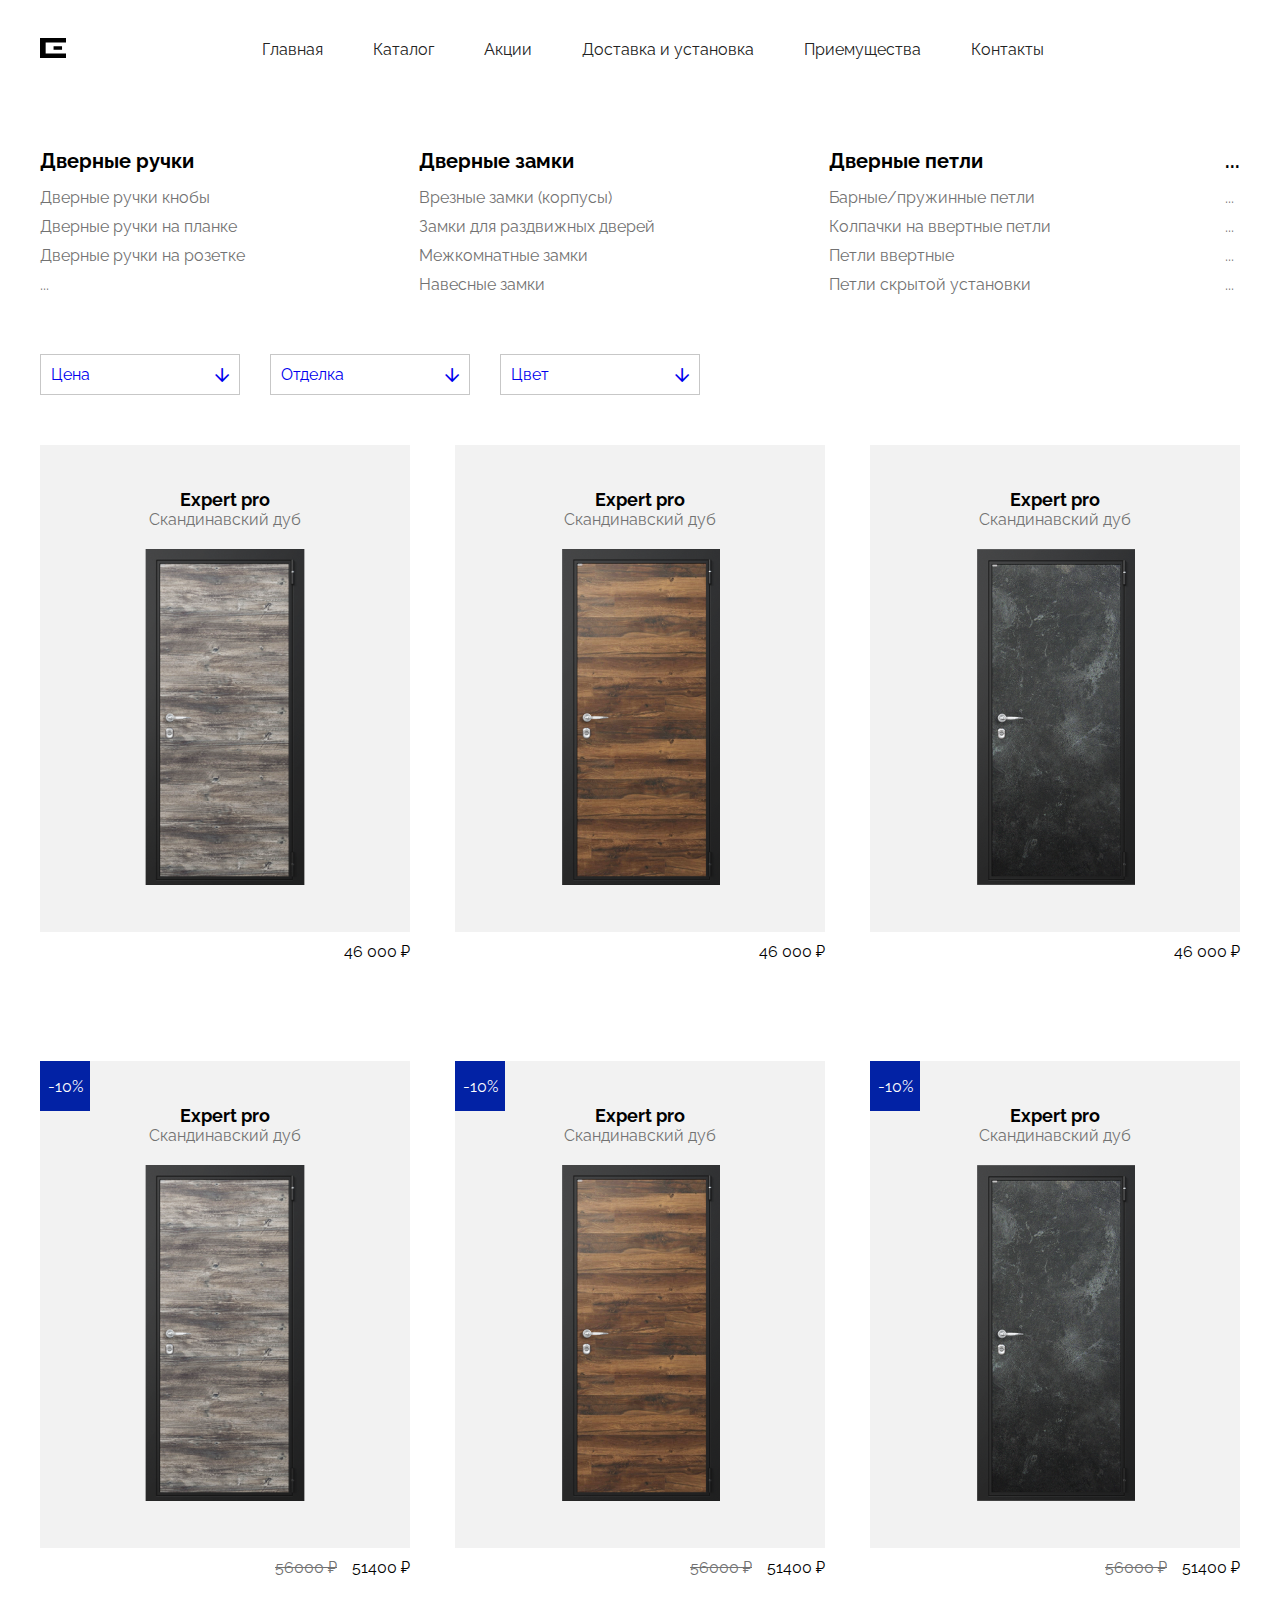
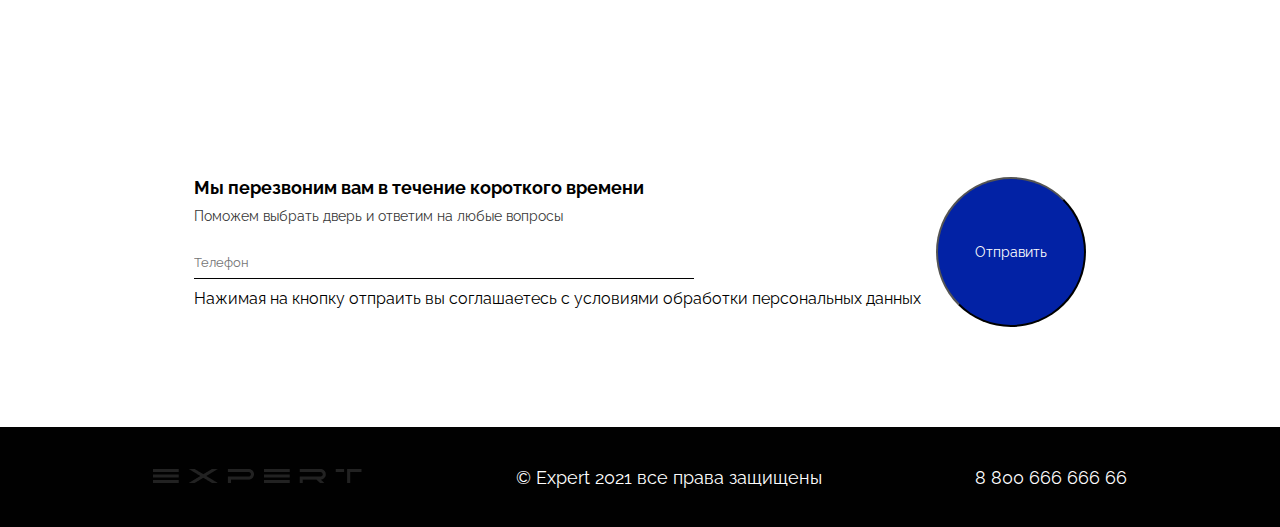
==== pages/catalog.html @ bbf94a46 "doors" ====
<!DOCTYPE html>
<html lang="en">

<head>
    <meta charset="UTF-8">
    <meta http-equiv="X-UA-Compatible" content="IE=edge">
    <meta name="viewport" content="width=device-width, initial-scale=1.0">
    <link rel="shortcut icon" href="../img/Union.svg" type="image/x-icon">
    <title>Expert</title>
    <link rel="stylesheet" href="../css/all.min.css">
    <link rel="stylesheet" href="../css/main.css">
    <link rel="stylesheet" href="../css/media.css">
    <script src="../js/jQuery.js"></script>
</head>

<body>
    <header class="page__header">
        <div class="container">
            <div class="header__nav delivery__nav">
                <div class="header__SmallLogo">
                    <img src="../img/Union.svg" alt="">
                </div>
                <ul class="header__list">
                    <li class="header__item">
                        <a href="../index.html" class="header__link delivery__link">Главная</a>
                    </li>
                    <li class="header__item">
                        <a href="#!" class="header__link delivery__link">Каталог</a>
                    </li>
                    <li class="header__item">
                        <a href="#discount" class="header__link delivery__link">Акции</a>
                    </li>
                    <li class="header__item">
                        <a href="delivery.html" class="header__link delivery__link">Доставка и установка</a>
                    </li>
                    <li class="header__item">
                        <a href="../index.html#features" class="header__link delivery__link">Приемущества</a>
                    </li>
                    <li class="header__item">
                        <a href="../index.html#contact" class="header__link delivery__link">Контакты</a>
                    </li>
                </ul>
                <div class="header__menu"></div>
            </div>
        </div>
    </header>
    <main>
        <section class="catalogs">
            <div class="container">
                <div class="fisrtCatalog catalog">
                    <h5 class="firstCatalog__title catalog__title">Дверные ручки</h5>
                    <ul class="firstCatalog__list catalog__list">
                        <li class="firstCatalog__item catalog__item">
                            <a href="#!" class="firstCatalog__link catalog__link">Дверные ручки кнобы</a>
                        </li>
                        <li class="firstCatalog__item catalog__item">
                            <a href="#!" class="firstCatalog__link catalog__link">Дверные ручки на планке</a>
                        </li>
                        <li class="firstCatalog__item catalog__item">
                            <a href="#!" class="firstCatalog__link catalog__link">Дверные ручки на розетке</a>
                        </li>
                        <li class="firstCatalog__item catalog__item">
                            <a href="#!" class="firstCatalog__link catalog__link">...</a>
                        </li>
                    </ul>
                </div>
                <div class="secondCatalog catalog">
                    <h5 class="secondCatalog__title catalog__title">Дверные замки</h5>
                    <ul class="secondCatalog__list catalog__list">
                        <li class="secondCatalog__item catalog__item">
                            <a href="#!" class="secondCatalog__link catalog__link">Врезные замки (корпусы)</a>
                        </li>
                        <li class="secondCatalog__item catalog__item">
                            <a href="#!" class="secondCatalog__link catalog__link">Замки для раздвижных дверей</a>
                        </li>
                        <li class="secondCatalog__item catalog__item">
                            <a href="#!" class="secondCatalog__link catalog__link">Межкомнатные замки</a>
                        </li>
                        <li class="secondCatalog__item catalog__item">
                            <a href="#!" class="secondCatalog__link catalog__link">Навесные замки</a>
                        </li>
                    </ul>
                </div>
                <div class="thirdCatalog catalog">
                    <h5 class="thirdCatalog__title catalog__title">Дверные петли</h5>
                    <ul class="thirdCatalog__list catalog__list">
                        <li class="thirdCatalog__item catalog__item">
                            <a href="#!" class="thirdCatalog__link catalog__link">Барные/пружинные петли</a>
                        </li>
                        <li class="thirdCatalog__item catalog__item">
                            <a href="#!" class="thirdCatalog__link catalog__link">Колпачки на ввертные петли</a>
                        </li>
                        <li class="thirdCatalog__item catalog__item">
                            <a href="#!" class="thirdCatalog__link catalog__link">Петли ввертные</a>
                        </li>
                        <li class="thirdCatalog__item catalog__item">
                            <a href="#!" class="thirdCatalog__link catalog__link">Петли скрытой установки </a>
                        </li>
                    </ul>
                </div>
                <div class="fourCatalog catalog">
                    <h5 class="fourCatalog__title catalog__title">...</h5>
                    <ul class="fourCatalog__list catalog__list">
                        <li class="fourCatalog__item catalog__item">
                            <a href="#!" class="fourCatalog__link catalog__link">...</a>
                        </li>
                        <li class="fourCatalog__item catalog__item">
                            <a href="#!" class="fourCatalog__link catalog__link">...</a>
                        </li>
                        <li class="fourCatalog__item catalog__item">
                            <a href="#!" class="fourCatalog__link catalog__link">...</a>
                        </li>
                        <li class="fourCatalog__item catalog__item">
                            <a href="#!" class="fourCatalog__link catalog__link">...</a>
                        </li>
                    </ul>
                </div>
            </div>
        </section>
        <section class="desc">
            <div class="container">
                <div class="desc__boxes">
                    <div class="desc__box">
                        <a href="#!" class="desc__span">Цена<i class="far fa-arrow-down"></i></a>
                        <form class="desc__form">
                            <div class="">
                                <input type="radio" id="price" name="price" class="desc__form-input">
                                <label for="price">30 000 ₽ — 50 000 ₽</label>
                            </div>
                            <div class="">
                                <input type="radio" id="price2" name="price" class="desc__form-input">
                                <label for="price2">70 000 ₽ — 90 000 ₽</label>
                            </div>
                            <div class="">
                                <input type="radio" id="price3" name="price" class="desc__form-input">
                                <label for="price3">90 000 ₽ — 110 000 ₽</label>
                            </div>
                            <div class="">
                                <input type="radio" id="price4" name="price" class="desc__form-input">
                                <label for="price4">130 000 ₽ и больше</label>
                            </div>
                        </form>
                    </div>
                    <div class="desc__box">
                        <a href="#!" class="desc__span">Отделка<i class="far fa-arrow-down"></i></a>
                        <form class="desc__form">
                            <div class="">
                                <input type="radio" id="material" name="material" class="desc__form-input">
                                <label for="material">Массив</label>
                            </div>
                            <div class="">
                                <input type="radio" id="material2" name="material" class="desc__form-input">
                                <label for="material2">Накладки из МДФ</label>
                            </div>
                            <div class="">
                                <input type="radio" id="material3" name="material" class="desc__form-input">
                                <label for="material3">Ламинированная ДСП</label>
                            </div>
                            <div class="">
                                <input type="radio" id="material4" name="material" class="desc__form-input">
                                <label for="material4">Со секлом и зеркалом</label>
                            </div>
                        </form>
                    </div>
                    <div class="desc__box">
                        <a href="#!" class="desc__span">Цвет<i class="far fa-arrow-down"></i></a>
                        <form class="desc__form">
                            <div class="">
                                <input type="radio" id="color" name="color" class="desc__form-input">
                                <label for="color">Венге</label>
                            </div>
                            <div class="">
                                <input type="radio" id="color2" name="color" class="desc__form-input">
                                <label for="color2">Белые</label>
                            </div>
                            <div class="">
                                <input type="radio" id="color3" name="color" class="desc__form-input">
                                <label for="color3">Черные</label>
                            </div>
                            <div class="">
                                <input type="radio" id="color4" name="color" class="desc__form-input">
                                <label for="color4">Темные</label>
                            </div>
                        </form>
                    </div>
                </div>
            </div>
        </section>
        <section class="shop">
            <div class="container">
                <div class="shop__cards">
                    <a href="#!" class="shop__card">
                        <div class="shop__card-box">
                            <span class="shop__name">Expert pro</span>
                            <span class="shop__product">Скандинавский дуб</span>
                            <div class="shop__card-img">
                                <img src="../img/whiteDoor.png" alt="">
                            </div>
                        </div>
                        <span class="shop__card-price">46 000 ₽</span>
                    </a>
                    <a href="#!" class="shop__card">
                        <div class="shop__card-box">
                            <span class="shop__name">Expert pro</span>
                            <span class="shop__product">Скандинавский дуб</span>
                            <div class="shop__card-img">
                                <img src="../img/orangeDoor.png" alt="">
                            </div>
                        </div>
                        <span class="shop__card-price">46 000 ₽</span>
                    </a>
                    <a href="#!" class="shop__card">
                        <div class="shop__card-box">
                            <span class="shop__name">Expert pro</span>
                            <span class="shop__product">Скандинавский дуб</span>
                            <div class="shop__card-img">
                                <img src="../img/blackDoor.png" alt="">
                            </div>
                        </div>
                        <span class="shop__card-price">46 000 ₽</span>
                    </a>
                </div>
            </div>
        </section>
        <section class="discount" id="discount">
            <div class="container">
                <div class="shop__cards">
                    <a href="#!" class="shop__card">
                        <div class="shop__card-box">
                            <span class="shop__name">Expert pro</span>
                            <span class="shop__product">Скандинавский дуб</span>
                            <span class="discount__span">-10%</span>
                            <div class="shop__card-img">
                                <img src="../img/whiteDoor.png" alt="">
                            </div>
                        </div>
                        <div class="shop__discount">
                            <span class="shop__card-price discount__price">56000 ₽</span>
                            <span class="shop__card-price">51400 ₽</span>
                        </div>
                    </a>
                    <a href="#!" class="shop__card">
                        <div class="shop__card-box">
                            <span class="shop__name">Expert pro</span>
                            <span class="shop__product">Скандинавский дуб</span>
                            <span class="discount__span">-10%</span>
                            <div class="shop__card-img">
                                <img src="../img/orangeDoor.png" alt="">
                            </div>
                        </div>
                        <div class="shop__discount">
                            <span class="shop__card-price discount__price">56000 ₽</span>
                            <span class="shop__card-price">51400 ₽</span>
                        </div>
                    </a>
                    <a href="#!" class="shop__card">
                        <div class="shop__card-box">
                            <span class="shop__name">Expert pro</span>
                            <span class="shop__product">Скандинавский дуб</span>
                            <span class="discount__span">-10%</span>
                            <div class="shop__card-img">
                                <img src="../img/blackDoor.png" alt="">
                            </div>
                        </div>
                        <div class="shop__discount">
                            <span class="shop__card-price discount__price">56000 ₽</span>
                            <span class="shop__card-price">51400 ₽</span>
                        </div>
                    </a>
                </div>
            </div>
        </section>
        <section class="contact" id="contact">
            <div class="container">
                <div class="contact__info">
                    <h2 class="contact__title">Мы перезвоним вам в течение короткого времени</h2>
                    <span class="firstInfo__span">Поможем выбрать дверь и ответим на любые вопросы</span>
                    <input type="text" class="contact__input" placeholder="Телефон">
                    <span class="">Нажимая на кнопку отпраить вы соглашаетесь с условиями обработки персональных данных</span>
                </div>
                <button class="contact__button">Отправить</button>
            </div>          
        </section>
    </main>


    <footer>
        <div class="footer__logo">
            <img src="../img/smallLogo.png" alt="">
        </div>
        <span class="footer__span">&copy; Expert 2021 все права защищены</span>
        <a class="footer__span" href="tel:+8 800 666 666 66">8 800 666 666 66</a>
    </footer>

    <script src="../js/main.js"></script>
</body>

</html>
---- css/main.css ----
@import 'font.css';

* {
    margin: 0;
    padding: 0;
    box-sizing: border-box;
    font-family: "Raleway";
    scroll-behavior: smooth;
}

/* 
body {
    background-size: cover;
} */

ul {
    list-style: none;
}

a {
    text-decoration: none;
}

.container {
    max-width: 1200px;
    width: 100%;
    margin: 0 auto;
}

.title {
    color: #010101;
    font-size: 24px;
    letter-spacing: 2%;
    line-height: 28, 8px;
}

.txt {
    color: #222;
    letter-spacing: 2%;
    line-height: 20, 8px;
}

/* header start */

.main__header {
    position: relative;
    width: 100%;
    min-height: 100vh;
    background: url(../img/headerBack.png) no-repeat center center / cover;
}

.header__nav {
    display: flex;
    align-items: center;
    justify-content: center;
}

.header__list {
    display: flex;
    justify-content: center;
    align-items: center;
    column-gap: 50px;
    padding: 40px 0;
}

.header__link {
    color: #C7C7C7;
    letter-spacing: 2%;
    transition: .5s;
}

.header__link:hover {
    color: #fff;
}

.header__logo {
    position: absolute;
    top: 50%;
    left: 50%;
    transform: translate(-50%, -50%);
}

/* header end */

/* feature start */

.feature {
    padding-top: 100px;
    margin-bottom: 100px;
}

.firstFeature {
    display: flex;
    justify-content: space-between;
}

.firstFeature__title {
    max-width: 404px;
    width: 100%;
    margin-bottom: 10px;
}

.firstFeature__txt {
    max-width: 460px;
    width: 100%;
}

.firstFeature__img {
    max-width: 700px;
    max-height: 500px;
    overflow: hidden;
}

.feature__img {
    width: 100%;
    height: 100%;
    object-fit: cover;
}

.secondFeature__title {
    max-width: 411px;
    width: 100%;
    margin-bottom: 10px;
}

.secondFeature__txt {
    max-width: 485px;
    width: 100%;
    margin-bottom: 30px;
}

.secondFeature__img {
    max-width: 500px;
    max-height: 700px;
    overflow: hidden;
}

.thirdFeature {
    display: flex;
    flex-direction: column;
    align-items: end;
}

.thirdFeature__title {
    max-width: 449px;
    width: 100%;
    margin-bottom: 10px;
}

.thirdFeature__txt {
    max-width: 547px;
    width: 100%;
    margin-bottom: 30px;
}

.thirdFeature__img {
    max-width: 700px;
    max-height: 500px;
    overflow: hidden;
}

/* feature end */
/* expert start */

.expert__banner {
    margin-bottom: 100px;
}

/* expert end */

/* safe start */

.safe__info,
.safe__content {
    display: flex;
    justify-content: space-between;
    align-items: center;
    margin-bottom: 100px;
}

.safe__info-title {
    max-width: 500px;
    width: 100%;
}

.safe__info-txt {
    max-width: 495px;
    width: 100%;
    font-size: 14px;
}

.safe__content-info {
    text-align: center;
}

.safe__content-title {
    font-size: 28px;
    color: #010101;
    margin-bottom: 30px;
}

.safe__content-txt {
    max-width: 420px;
    width: 100%;
    text-align: justify;
}

.firstSafe__border,
.secondSafe__border {
    background: #f2f2f2;
}

.firstSafe__border {
    padding: 120px 170px;
}

.secondSafe__border {
    padding: 30px 220px;
}

/* safe end */
/* contact start */

.contact {
    display: flex;
    justify-content: center;
    padding: 100px 0;
}

.contact__title {
    font-size: 18px;
    margin-bottom: 10px;
}

.contact .container {
    display: flex;
    justify-content: center;
}

.contact__info {
    display: flex;
    flex-direction: column;
}

.firstInfo__span {
    margin-bottom: 30px;
    font-size: 14px;
    color: #383838;
}

.contact__input {
    max-width: 500px;
    width: 100%;
    border: none;
    border-bottom: 1px solid #010101;
    padding-bottom: 8px;
    margin-bottom: 10px;
}

.contact__button {
    width: 150px;
    height: 150px;
    font-size: 14px;
    color: #fefefe;
    background: #0222A5;
    display: flex;
    justify-content: center;
    align-items: center;
    border-radius: 50%;
    margin-left: 15px;
}

/* contact end */
/* footer__start */

footer {
    min-height: 100px;
    background: #010101;
    display: flex;
    align-items: center;
    justify-content: space-evenly;
}

.footer__span {
    color: #fefefe;
    font-size: 18px;
}

/* footer__ end */

/* delivery start */

.delivery {
    position: relative;
    padding: 150px 0;
    width: 100%;
    min-height: 500px;
    background: #010101;
}

.delivery__nav {
    justify-content: space-between;
}

.delivery__link {
    color: #222;
}

.delivery__link:hover {
    color: rgb(131, 62, 62);
}

.delivery__info {
    display: flex;
    flex-direction: column;
    justify-content: center
}

.delivery__info-title {
    font-size: 24px;
    max-width: 586px;
    width: 100%;
    color: #fefefe;
    margin-bottom: 20px;
}

.delivery__info-txt {
    font-size: 18px;
    max-width: 350px;
    width: 100%;
    color: #727272;
    margin-bottom: 40px;
}

.delivery__info-btn {
    font-size: 18px;
    color: #fefefe;
    display: flex;
    align-items: center;
    column-gap: 10px;
}

.delivery__img {
    position: absolute;
    top: 0;
    right: 0;
}

.delivery__content {
    margin: 100px 0;
    display: flex;
    flex-direction: column;
}

.delivery__content-title {
    max-width: 660px;
    width: 100%;
    font-size: 24px;
    color: #010101;
    margin-bottom: 20px;
}

.delivery__content-txt {
    max-width: 522px;
    width: 100%;
    color: #010101;
    margin-bottom: 30px;
    padding: 10px 0;
    border-top: 1px solid #e5e5e5;
    border-bottom: 1px solid #e5e5e5;
}

.delivery__content-txt2 {
    max-width: 490px;
    width: 100%;
    color: #212121;
    margin-bottom: 10px;
}

.delivery__content-km {
    max-width: 470px;
    min-height: 40px;
    width: 100%;
    height: 100%;
    display: flex;
    align-items: center;
    justify-content: center;
    font-size: 14px;
    color: #010101;
    background: #e6e6e6;
    margin-bottom: 20px;
}

.delivery__content-span {
    font-size: 14px;
    color: #0222A5;
    letter-spacing: 2%;
}

/* delivery end */

/* catalogs start */

.catalogs .container {
    margin: 50px auto;
    display: flex;
    justify-content: space-between;
}

.catalog__title {
    font-size: 20px;
    margin-bottom: 15px;
}

.catalog__item {
    margin-bottom: 10px;
}

.catalog__link {
    color: #727272;
    transition: .4s;
}

.catalog__link:hover {
    color: #222;
}

.shop__cards {
    display: flex;
    justify-content: space-between;
    margin-bottom: 100px;
}

.shop__card-box {
    max-width: 370px;
    width: 100%;
    min-height: 487px;
    background: #f2f2f2;
    display: flex;
    align-items: center;
    justify-content: center;
    flex-direction: column;
    padding: 0 105px;
    margin-bottom: 10px;
    position: relative;
}

.shop__name {
    font-weight: 600;
    font-size: 18px;
    color: #010101;
}

.shop__product {
    margin-bottom: 20px;
    color: #727272;
}

.shop__card-price {
    display: flex;
    justify-content: flex-end;
    color: #010101;
}

.shop__discount {
    display: flex;
    column-gap: 15px;
    justify-content: flex-end;
}

.discount__price {
    text-decoration: line-through;
    color: #727272;
}

.discount__span {
    position: absolute;
    top: 0;
    left: 0;
    width: 50px;
    height: 50px;
    color: #fefefe;
    background: #0222A5;
    display: flex;
    align-items: center;
    justify-content: center;
}

/* catalogs end */
/* desc start */

.desc {
    margin-bottom: 50px;
}

.desc__boxes {
    display: flex;
    column-gap: 30px;
}

.desc__box {
    padding: 10px;
    max-width: 200px;
    width: 100%;
    border: 1px solid #C7C7C7;
}

.desc__form {
    display: flex;
    flex-direction: column;
}

.desc__span {
    display: flex;
    align-items: center;
    justify-content: space-between;
}

.desc__form-input {
    margin: 10px 0;
}

#price,
#material,
#color {
    margin-top: 20px;
}

/* desc end */
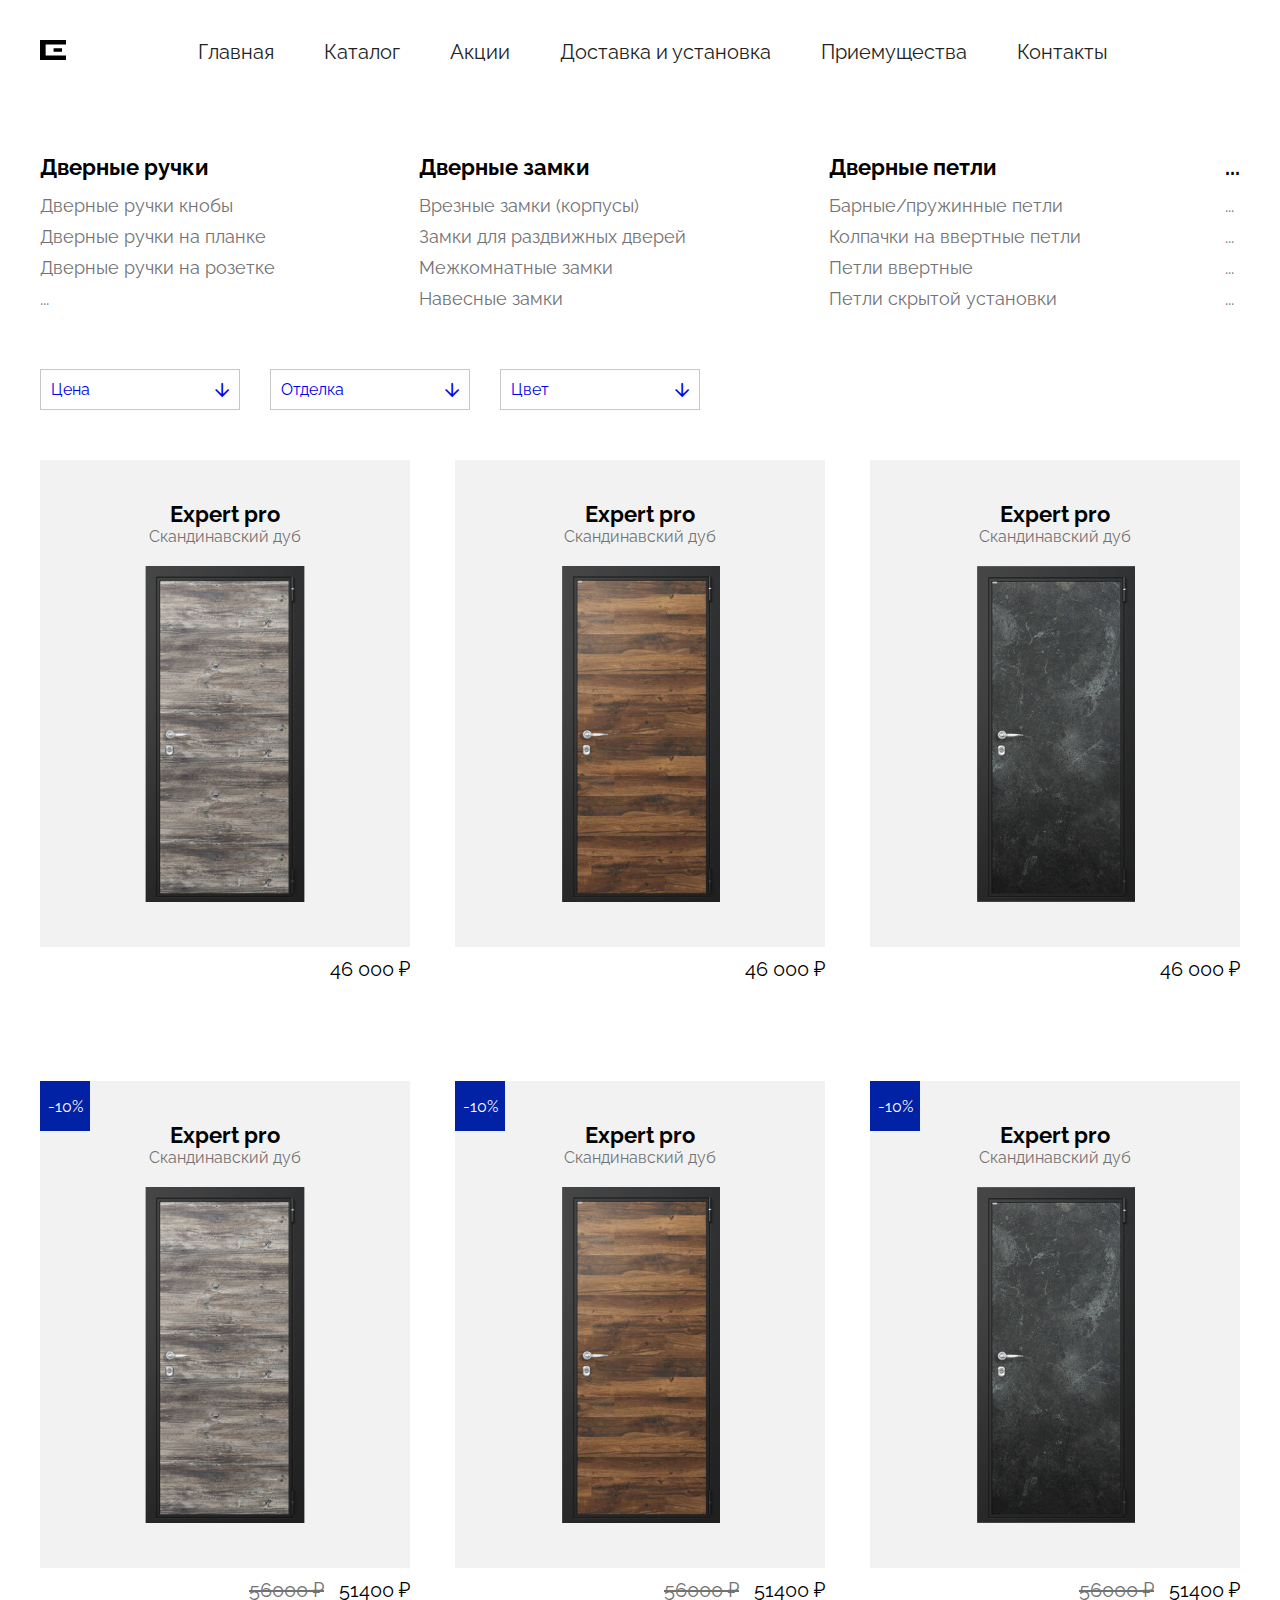
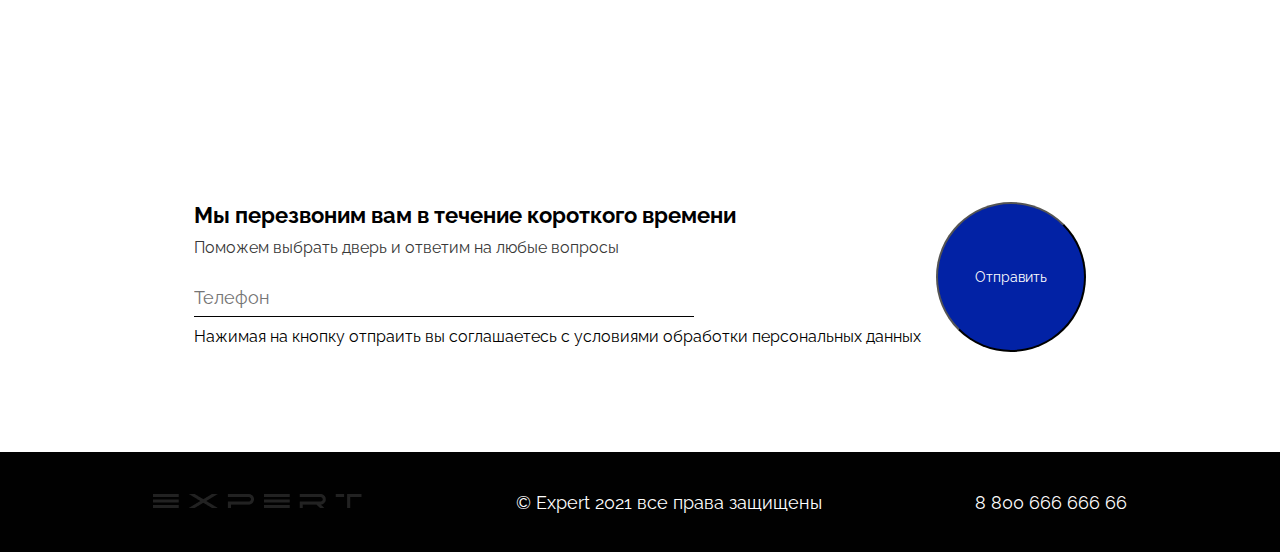
==== commit 124f29b2: "without adaptation" ====
--- a/pages/catalog.html
+++ b/pages/catalog.html
@@ -189,7 +189,7 @@
         <section class="shop">
             <div class="container">
                 <div class="shop__cards">
-                    <a href="#!" class="shop__card">
+                    <a href="product.html" class="shop__card">
                         <div class="shop__card-box">
                             <span class="shop__name">Expert pro</span>
                             <span class="shop__product">Скандинавский дуб</span>
@@ -225,7 +225,7 @@
         <section class="discount" id="discount">
             <div class="container">
                 <div class="shop__cards">
-                    <a href="#!" class="shop__card">
+                    <a href="discountProduct.html" class="shop__card">
                         <div class="shop__card-box">
                             <span class="shop__name">Expert pro</span>
                             <span class="shop__product">Скандинавский дуб</span>
--- a/css/main.css
+++ b/css/main.css
@@ -29,7 +29,7 @@
 
 .title {
     color: #010101;
-    font-size: 24px;
+    font-size: 26px;
     letter-spacing: 2%;
     line-height: 28, 8px;
 }
@@ -37,7 +37,7 @@
 .txt {
     color: #222;
     letter-spacing: 2%;
-    line-height: 20, 8px;
+    font-size: 20px;
 }
 
 /* header start */
@@ -67,6 +67,7 @@
     color: #C7C7C7;
     letter-spacing: 2%;
     transition: .5s;
+    font-size: 20px;
 }
 
 .header__link:hover {
@@ -86,7 +87,6 @@
 
 .feature {
     padding-top: 100px;
-    margin-bottom: 100px;
 }
 
 .firstFeature {
@@ -163,7 +163,13 @@
 /* expert start */
 
 .expert__banner {
-    margin-bottom: 100px;
+    margin: 100px auto;
+}
+
+.expert__banner-image {
+    width: 100%;
+    height: 100%;
+    object-fit: cover;
 }
 
 /* expert end */
@@ -186,7 +192,7 @@
 .safe__info-txt {
     max-width: 495px;
     width: 100%;
-    font-size: 14px;
+    font-size: 18px;
 }
 
 .safe__content-info {
@@ -228,7 +234,7 @@
 }
 
 .contact__title {
-    font-size: 18px;
+    font-size: 22px;
     margin-bottom: 10px;
 }
 
@@ -244,7 +250,7 @@
 
 .firstInfo__span {
     margin-bottom: 30px;
-    font-size: 14px;
+    font-size: 16px;
     color: #383838;
 }
 
@@ -255,6 +261,7 @@
     border-bottom: 1px solid #010101;
     padding-bottom: 8px;
     margin-bottom: 10px;
+    font-size: 18px;
 }
 
 .contact__button {
@@ -296,6 +303,7 @@
     width: 100%;
     min-height: 500px;
     background: #010101;
+    margin-bottom: 100px;
 }
 
 .delivery__nav {
@@ -325,15 +333,15 @@
 }
 
 .delivery__info-txt {
-    font-size: 18px;
-    max-width: 350px;
+    font-size: 20px;
+    max-width: 400px;
     width: 100%;
     color: #727272;
     margin-bottom: 40px;
 }
 
 .delivery__info-btn {
-    font-size: 18px;
+    font-size: 22px;
     color: #fefefe;
     display: flex;
     align-items: center;
@@ -347,7 +355,7 @@
 }
 
 .delivery__content {
-    margin: 100px 0;
+    margin-bottom: 100px;
     display: flex;
     flex-direction: column;
 }
@@ -368,6 +376,7 @@
     padding: 10px 0;
     border-top: 1px solid #e5e5e5;
     border-bottom: 1px solid #e5e5e5;
+    font-size: 20px;
 }
 
 .delivery__content-txt2 {
@@ -375,6 +384,7 @@
     width: 100%;
     color: #212121;
     margin-bottom: 10px;
+    font-size: 20px;
 }
 
 .delivery__content-km {
@@ -389,6 +399,7 @@
     color: #010101;
     background: #e6e6e6;
     margin-bottom: 20px;
+    font-size: 18px;
 }
 
 .delivery__content-span {
@@ -408,7 +419,7 @@
 }
 
 .catalog__title {
-    font-size: 20px;
+    font-size: 22px;
     margin-bottom: 15px;
 }
 
@@ -419,6 +430,7 @@
 .catalog__link {
     color: #727272;
     transition: .4s;
+    font-size: 18px;
 }
 
 .catalog__link:hover {
@@ -447,7 +459,7 @@
 
 .shop__name {
     font-weight: 600;
-    font-size: 18px;
+    font-size: 22px;
     color: #010101;
 }
 
@@ -460,6 +472,7 @@
     display: flex;
     justify-content: flex-end;
     color: #010101;
+    font-size: 20px;
 }
 
 .shop__discount {
@@ -528,3 +541,223 @@
 
 /* desc end */
 
+/* product Start */
+
+.productSale .container {
+    border-top: 2px solid #ada7a7;
+    border-bottom: 2px solid #727272;
+    padding: 20px 0;
+    display: flex;
+    align-items: center;
+    justify-content: center;
+    column-gap: 50px;
+    margin-bottom: 100px;
+}
+
+.productSale__price {
+    justify-content: left;
+    margin-bottom: 10px;
+}
+
+.productSale__desc {
+    display: flex;
+    flex-direction: column;
+}
+
+.discount__price-econom {
+    padding: 10px;
+    background: #D62D30;
+    font-size: 18px;
+    color: #fff;
+    display: flex; 
+    align-items: center;
+    justify-content: center;
+}
+
+.discount__price-deadline {
+    font-size: 14px;
+    margin-bottom: 25px;
+    color: #727272;
+}
+
+.productSale-img {
+    max-width: 275px;
+    max-height: 540px;
+    overflow: hidden;
+}
+
+.productSale-img img {
+    width: 100%;
+    height: 100%;
+    object-fit: cover;
+}
+
+.productSale__buy {
+    padding: 10px;
+    color: #e5e5e5;
+    background: #0222A5;
+    max-width: 150px;
+    width: 100%;
+    display: flex;
+    align-items: center;
+    justify-content: center;
+}
+
+.productInfo__list {
+    display: grid;
+    grid-template-columns: repeat(4, 25%);
+    margin-bottom: 50px;
+}
+
+.productInfo__link {
+    display: flex;
+    align-items: center;
+    justify-content: center;
+    border: 1px solid #010101;
+    border-top: none;
+    min-height: 50px;
+    color: #010101;
+}
+
+.productInfo__link.active {
+    background: #010101;
+    color: #fefefe;
+}
+
+.boxInfo {
+    padding: 10px 15px;
+    width: 100%;
+    display: flex;
+    align-items: center;
+    justify-content: space-between;
+    font-size: 18px;
+}
+
+.boxInfo.grey {
+    background: #e5e5e5;
+}
+
+.productInfo__boxes {
+    margin-bottom: 70px;
+}
+
+.productInfo-guarantee {
+    display: flex;
+    flex-direction: column;
+}
+
+.productInfo-guarantee-title {
+    font-size: 24px;
+    color: #010101;
+    margin-bottom: 10px;
+    max-width: 750px;
+    width: 100%;
+}
+
+.productInfo-guarantee-txt {
+    font-size: 20px;
+    color: #424242;
+    max-width: 500px;
+    width: 100%;
+    margin-bottom: 50px;
+}
+
+.productInfo-guarantee-title2 {
+    color: #0222A5;
+    font-size: 20px;
+    margin-bottom: 22px;
+}
+
+.productInfo-guarantee-txt2 {
+    max-width: 520px;
+    width: 100%;
+    color: #010101;
+    margin-bottom: 30px;
+    font-size: 18px;
+}
+
+.productInfo-back-desc {
+    display: flex;
+    justify-content: space-between;
+    margin-bottom: 20px;
+}
+
+.productInfo-back-title {
+    font-size: 22px;
+    max-width: 450px;
+    width: 100%;
+    color: #0222A5;
+}
+.productInfo-back__list {
+    max-width: 600px;
+    width: 100%;
+}
+
+.productInfo-back__item {
+    border-bottom: 1px solid #C7C7C7;
+    padding-bottom: 10px;
+    margin-bottom: 10px;
+}
+
+.productInfo-back__link {
+    color: #222;
+    font-size: 18px;
+}
+
+/* product end */
+
+/* buy start */
+
+body {
+    position: relative;
+}
+
+.buy {
+    position: fixed;
+    width: 100%;
+    height: 100%;
+    top: 0;
+    left: 0;
+    display: none;
+    align-items: center;
+    justify-content: center;
+    width: 100%;
+    height: 100%;
+    backdrop-filter: blur(3px);
+}
+
+.buy__menu { 
+    background: #FAFAFA;
+    padding: 60px 100px;
+}
+
+.buy__menu-title {
+    color: #010101;
+    font-size: 22px;
+    max-width: 382px;
+    width: 100%;
+    text-align: center;
+    margin: 0 auto 20px;
+}
+
+.buy__button {
+    max-width: 120px;
+    max-height: 120px;
+}
+
+.buy__contact {
+    border: none;
+    padding: unset;
+}
+
+.buy__contact .container {
+    border: none;
+    margin: unset;
+}
+
+.buy__input,
+.buy__info span {
+    max-width: 250px;
+}
+
+/* buy end */--- a/css/media.css
+++ b/css/media.css
@@ -0,0 +1,93 @@
+/* @media (max-width: 1440px) {} */
+/* @media (max-width: 1336px) {} */
+/* @media (max-width: 1320px) {} */
+/* @media (max-width: 1290px) {} */
+@media (max-width: 1140px) {
+
+    /* header start */
+    .container,
+    .expert__banner,
+    .header__logo {
+        max-width: 1000px;
+    }
+
+    .header__logo img {
+        width: 100%;
+    }
+
+    .header__link {
+        font-size: 18px;
+    }
+
+    .title {
+        font-size: 24px;
+    }
+
+    .txt {
+        font-size: 18px;
+    }
+
+    /* header end */
+
+    /* feature start */
+
+    .firstFeature__img {
+        max-width: 540px;
+    }
+
+    .firstFeature__title,
+    .firstFeature__txt {
+        max-width: 410px;
+    }
+
+    .thirdFeature__img {
+        max-width: 550px;
+    }
+
+    .secondSafe__border {
+        padding: 30px 175px;
+    }
+
+    .safe__content-img {
+        max-width: 500px;
+    }
+
+    .safe__content-img img {
+        width: 100%;
+        object-fit: cover;
+    }
+
+    .firstSafe__border {
+        padding: 70px 170px;
+    }
+
+    /* feature end */
+}
+
+@media (max-width: 1024px) {
+    /* delivery start */
+
+    .delivery__info-title,
+    .delivery__info-btn {
+        font-size: 21px;
+    }
+
+    /* delivery end */
+}
+
+@media (max-width: 992px) {
+    .container {
+        max-width: 950px;
+    }
+}
+/* @media (max-width: 768px) {} */
+/* @media (max-width: 736px) {} */
+/* @media (max-width: 734px) {} */
+/* @media (max-width: 684px) {} */
+/* @media (max-width: 667px) {} */
+/* @media (max-width: 576px) {} */
+/* @media (max-width: 414px) {} */
+/* @media (max-width: 412px) {} */
+/* @media (max-width: 375px) {} */
+/* @media (max-width: 360px) {} */
+/* @media (max-width: 320px) {} */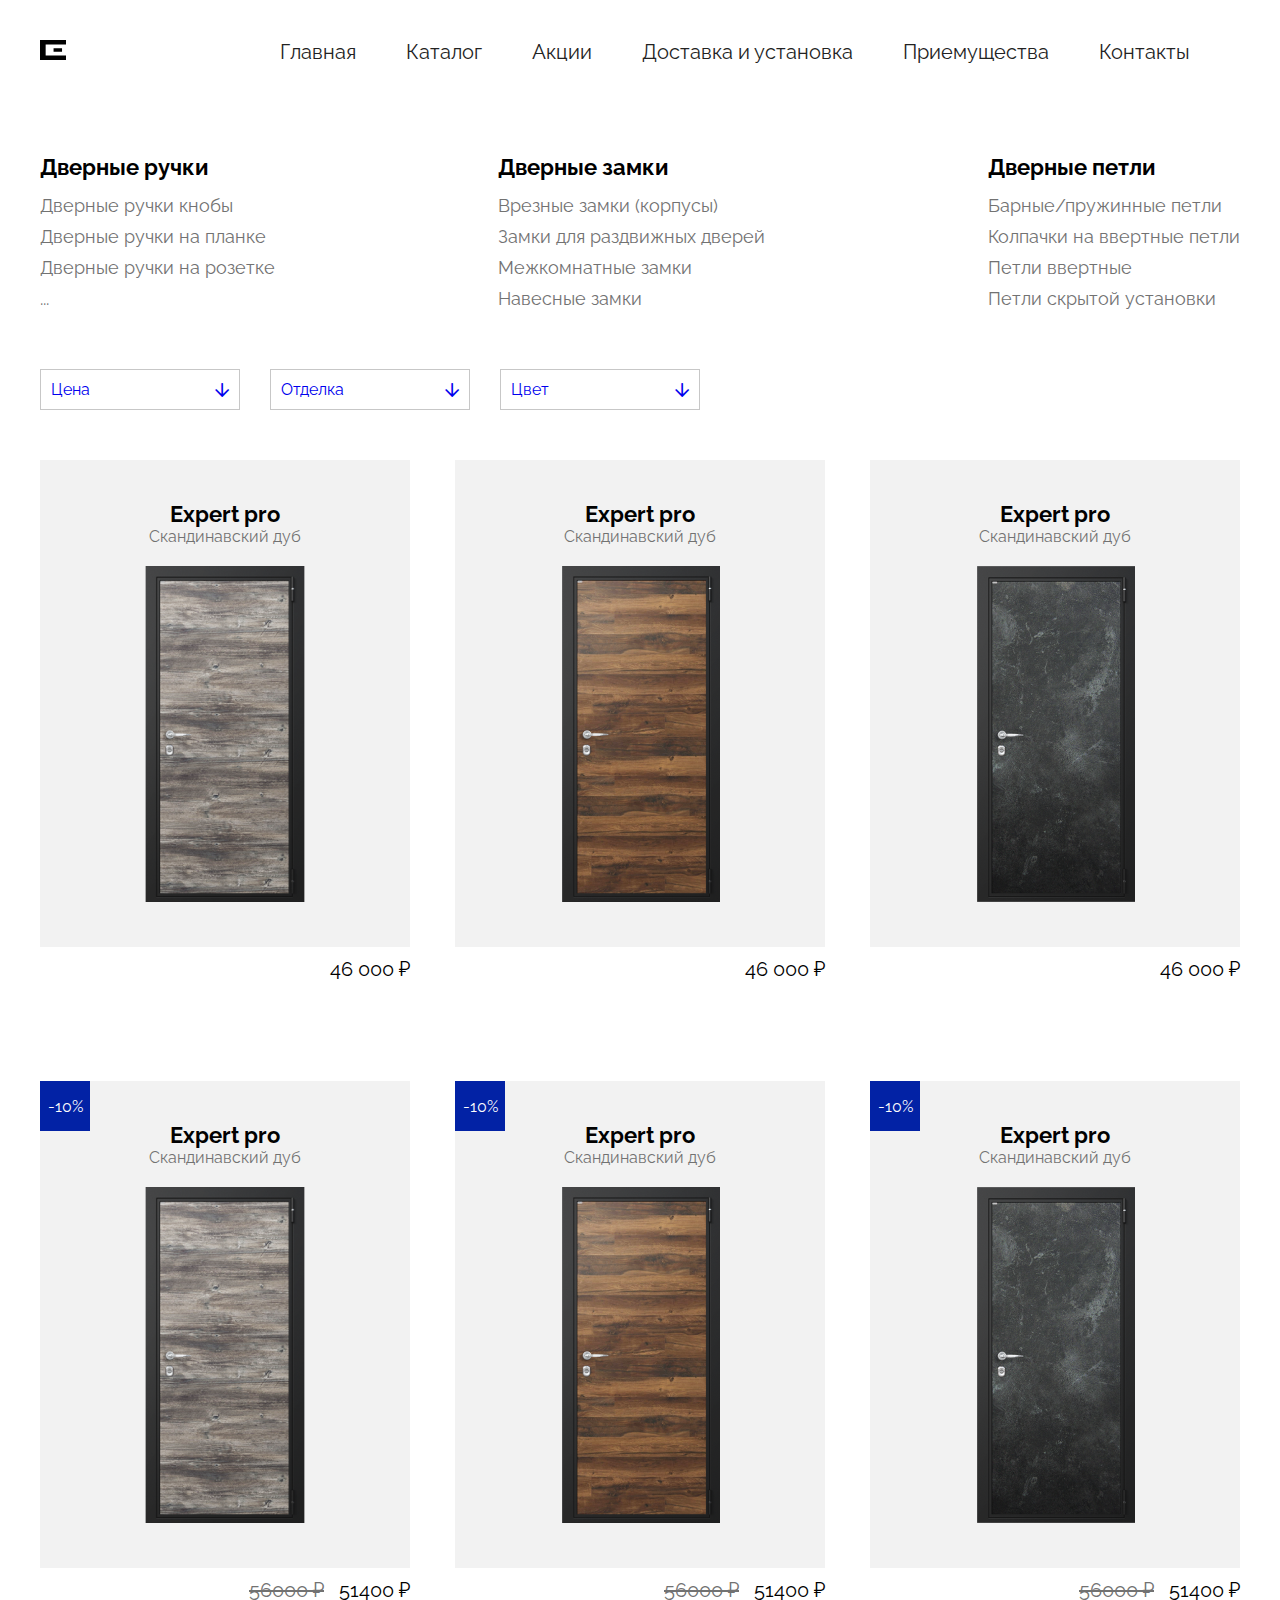
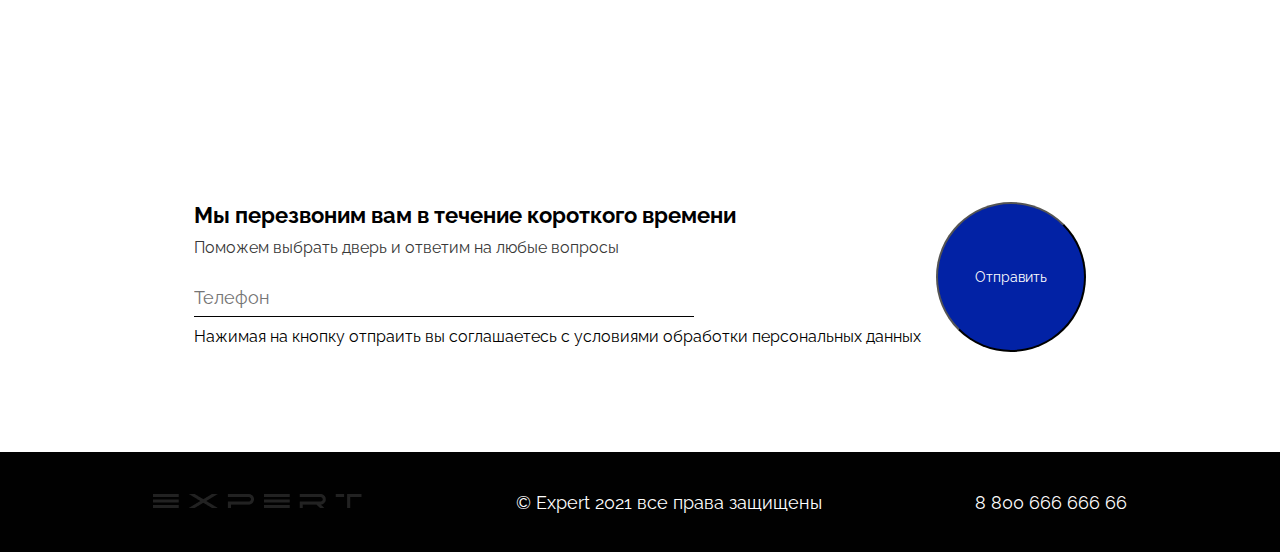
==== commit c5caf9f9: "adaptive ready project" ====
--- a/pages/catalog.html
+++ b/pages/catalog.html
@@ -39,8 +39,11 @@
                     <li class="header__item">
                         <a href="../index.html#contact" class="header__link delivery__link">Контакты</a>
                     </li>
+                    <li class="header__item">
+                        <a href="catalog.html" class="header__link exit">Выход</a>
+                    </li>
                 </ul>
-                <div class="header__menu"></div>
+                <span class="header__menu"></span>
             </div>
         </div>
     </header>
@@ -95,23 +98,6 @@
                         </li>
                         <li class="thirdCatalog__item catalog__item">
                             <a href="#!" class="thirdCatalog__link catalog__link">Петли скрытой установки </a>
-                        </li>
-                    </ul>
-                </div>
-                <div class="fourCatalog catalog">
-                    <h5 class="fourCatalog__title catalog__title">...</h5>
-                    <ul class="fourCatalog__list catalog__list">
-                        <li class="fourCatalog__item catalog__item">
-                            <a href="#!" class="fourCatalog__link catalog__link">...</a>
-                        </li>
-                        <li class="fourCatalog__item catalog__item">
-                            <a href="#!" class="fourCatalog__link catalog__link">...</a>
-                        </li>
-                        <li class="fourCatalog__item catalog__item">
-                            <a href="#!" class="fourCatalog__link catalog__link">...</a>
-                        </li>
-                        <li class="fourCatalog__item catalog__item">
-                            <a href="#!" class="fourCatalog__link catalog__link">...</a>
                         </li>
                     </ul>
                 </div>
--- a/css/main.css
+++ b/css/main.css
@@ -81,6 +81,14 @@
     transform: translate(-50%, -50%);
 }
 
+.header__menu {
+    display: none;
+}
+
+.exit {
+    display: none;
+}
+
 /* header end */
 
 /* feature start */
@@ -133,6 +141,12 @@
     max-width: 500px;
     max-height: 700px;
     overflow: hidden;
+}
+
+.secondFeature__img img {
+    width: 100%;
+    height: 100%;
+    object-fit: cover;
 }
 
 .thirdFeature {
@@ -707,11 +721,6 @@
 /* product end */
 
 /* buy start */
-
-body {
-    position: relative;
-}
-
 .buy {
     position: fixed;
     width: 100%;
--- a/css/media.css
+++ b/css/media.css
@@ -62,6 +62,13 @@
     }
 
     /* feature end */
+    /* shop start */
+
+    .shop__card-box {
+        max-width: 320px;
+    }
+
+    /* shop end */
 }
 
 @media (max-width: 1024px) {
@@ -79,15 +86,316 @@
     .container {
         max-width: 950px;
     }
-}
-/* @media (max-width: 768px) {} */
+
+    .shop__card-box {
+        max-width: 300px;
+    }
+}
+
+@media (max-width: 768px) {
+    /* header start */
+
+    .container {
+        max-width: 700px;
+    }
+
+    .header__menu {
+        height: 4px;
+        width: 50px;
+        background: #fff;
+        position: relative;
+        display: flex;
+        margin: 40px 0;
+    }
+
+    .delivery {
+        padding: 130px 0;
+        margin-bottom: 50px;
+    }
+
+    .delivery__nav .header__menu::before,
+    .delivery__nav .header__menu::after,
+    .delivery__nav .header__menu {
+        background: #010101;
+    }
+
+    .delivery__info-title {
+        max-width: 378px;
+    }
+
+    .delivery__info-txt {
+        max-width: 300px;
+    }
+
+    .delivery__img {
+        right: -200px;
+    }
+
+    .header__menu::before,
+    .header__menu::after {
+        position: absolute;
+        content: '';
+        height: 4px;
+        width: 50px;
+        top: 15px;
+        left: 0;
+        background: #fff;
+    }
+
+    .header__menu::before {
+        top: -15px;
+    }
+
+    .header__list {
+        display: none;
+        background: #010101;
+    }
+
+    .delivery__nav .header__list {
+        background: #fff;
+    }
+
+    .exit {
+        display: inline-block;
+    }
+
+    /* header end */
+    /* feature start */
+
+    .firstFeature__img {
+        max-width: 430px;
+    }
+
+    .secondFeature__title,
+    .secondFeature__txt,
+    .secondFeature__img {
+        max-width: 400px;
+    }
+
+    .secondFeature__img {
+        max-height: 500px;
+    }
+
+    .txt {
+        font-size: 16px;
+        margin: 0 auto;
+    }
+
+    .safe__content {
+        flex-direction: column;
+        text-align: center;
+    }
+
+    .secondFeature__txt {
+        margin: unset;
+    }
+
+    .safe__content,
+    .safe__content-img {
+        margin-bottom: 30px;
+    }
+
+    .contact__info {
+        max-width: 500px;
+    }
+
+    .footer__span {
+        display: none;
+    }
+
+    /* feature end */
+
+    .shop__card-box {
+        max-width: 230px;
+        text-align: center;
+    }
+}
+
 /* @media (max-width: 736px) {} */
 /* @media (max-width: 734px) {} */
-/* @media (max-width: 684px) {} */
+@media (max-width: 684px) {
+    .container {
+        max-width: 650px;
+    }
+
+    .contact__button {
+        width: 120px;
+        height: 120px;
+    }
+
+    .shop__cards {
+        flex-flow: wrap;
+        justify-content: center;
+        column-gap: 50px;
+        row-gap: 30px;
+    }
+
+    .shop__card-box {
+        max-width: 280px;
+    }
+
+    .productInfo__link {
+        text-align: center;
+    }
+
+    .boxInfo {
+        font-size: 16px;
+    }
+
+    .shop__title {
+        margin-bottom: 20px;
+    }
+}
+
 /* @media (max-width: 667px) {} */
-/* @media (max-width: 576px) {} */
-/* @media (max-width: 414px) {} */
+@media (max-width: 576px) {
+    .container {
+        max-width: 520px;
+    }
+
+    .contact__info {
+        max-width: 350px;
+    }
+
+    .shop__card-box {
+        max-width: 320px;
+    }
+
+    .catalogs .container {
+        justify-content: center;
+        flex-flow: wrap;
+        column-gap: 20px;
+        row-gap: 30px;
+    }
+
+    .desc__boxes {
+        display: flex;
+        flex-direction: column;
+        align-items: left;
+        row-gap: 30px;
+    }
+
+    .delivery__img {
+        right: -283px;
+    }
+}
+
+@media (max-width: 414px) {
+    .container {
+        max-width: 390px;
+    }
+
+    .container,
+    .expert__banner,
+    .header__logo {
+        width: 350px;
+    }
+
+    .firstSafe__border,
+    .secondSafe__border {
+        padding: 60px 110px;
+    }
+
+    .contact__button {
+        width: 80px;
+        height: 80px;
+    }
+
+    .contact .container {
+        align-items: center;
+    }
+
+    .delivery__info-title {
+        max-width: 350px;
+        text-align: center;
+    }
+
+    .delivery__info-txt {
+        max-width: 340px;
+        text-align: center;
+    }
+
+    .delivery__info-title,
+    .delivery__info-btn {
+        font-size: 20px;
+        margin: 0 auto;
+    }
+
+    .delivery__img {
+        display: none;
+    }
+
+    .productInfo__list {
+        grid-template-columns: repeat(2, 50%);
+    }
+
+    .productInfo__link {
+        border: 1px solid #010101;
+    }
+
+    .productSale .container {
+        flex-flow: wrap;
+        row-gap: 30px;
+        text-align: center;
+    }
+
+    .productSale__price {
+        justify-content: center;
+    }
+}
+
 /* @media (max-width: 412px) {} */
-/* @media (max-width: 375px) {} */
+@media (max-width: 375px) {
+    .container {
+        max-width: 340px;
+    }
+
+    .firstFeature {
+        flex-direction: column;
+        text-align: center;
+    }
+
+    .safe__info {
+        flex-direction: column;
+        text-align: center;
+        row-gap: 10px;
+    }
+
+    .contact__title {
+        font-size: 20px;
+    }
+
+    .productInfo-back-title {
+        font-size: 18px;
+    }
+
+    .productInfo-back__link {
+        font-size: 16px;
+    }
+}
+
 /* @media (max-width: 360px) {} */
-/* @media (max-width: 320px) {} */+@media (max-width: 320px) {
+    .container {
+        max-width: 290px;
+    }
+
+    .container,
+    .expert__banner,
+    .header__logo {
+        width: 300px;
+    }
+
+    .title,
+    .txt {
+        text-align: center;
+    }
+
+    .shop__card-box {
+        max-width: 290px;
+    }
+
+    .boxInfo {
+        font-size: 14px;
+    }
+}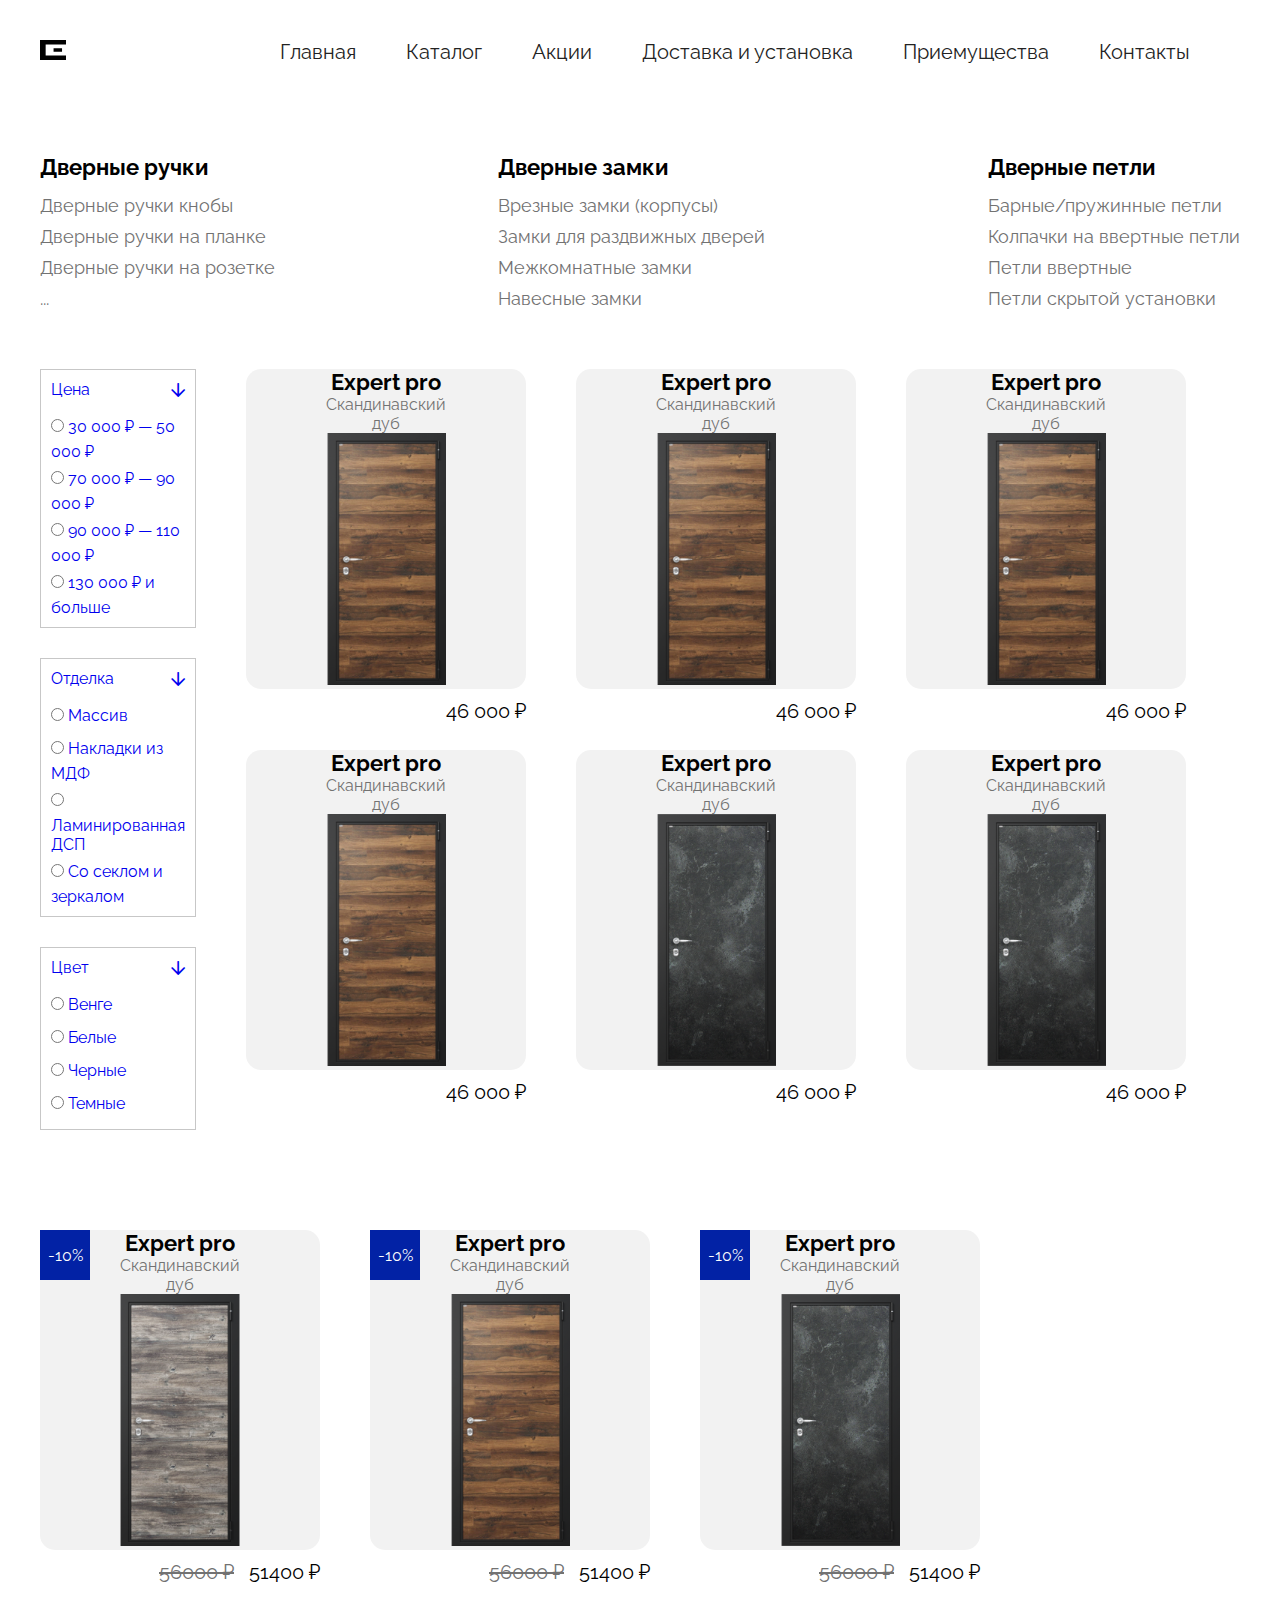
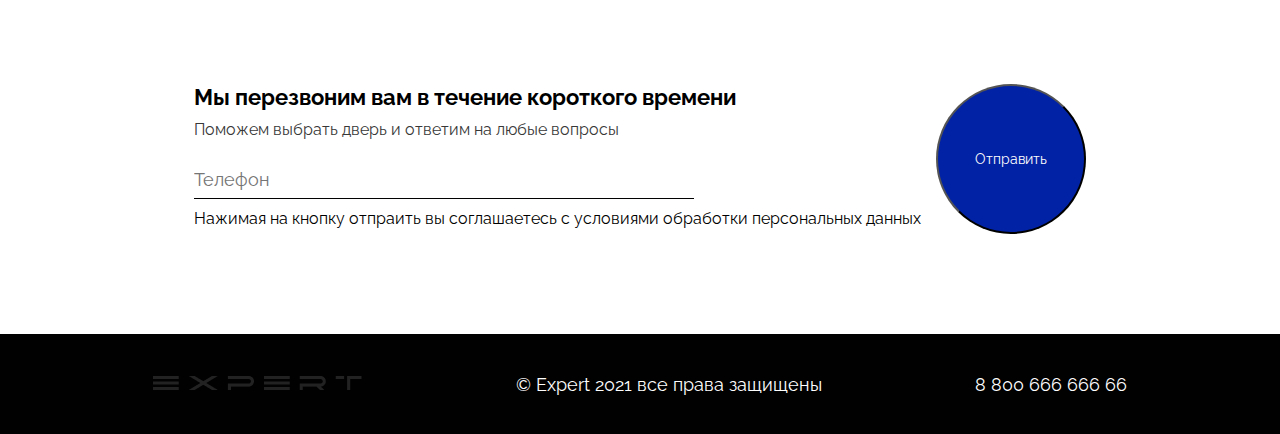
==== commit ad403c9a: "tugadi" ====
--- a/pages/catalog.html
+++ b/pages/catalog.html
@@ -103,12 +103,12 @@
                 </div>
             </div>
         </section>
-        <section class="desc">
+        <section class="shop">
             <div class="container">
                 <div class="desc__boxes">
                     <div class="desc__box">
                         <a href="#!" class="desc__span">Цена<i class="far fa-arrow-down"></i></a>
-                        <form class="desc__form">
+                        <a href="#!" class="desc__form">
                             <div class="">
                                 <input type="radio" id="price" name="price" class="desc__form-input">
                                 <label for="price">30 000 ₽ — 50 000 ₽</label>
@@ -125,11 +125,11 @@
                                 <input type="radio" id="price4" name="price" class="desc__form-input">
                                 <label for="price4">130 000 ₽ и больше</label>
                             </div>
-                        </form>
+                        </a>
                     </div>
                     <div class="desc__box">
                         <a href="#!" class="desc__span">Отделка<i class="far fa-arrow-down"></i></a>
-                        <form class="desc__form">
+                        <a href="#!" class="desc__form">
                             <div class="">
                                 <input type="radio" id="material" name="material" class="desc__form-input">
                                 <label for="material">Массив</label>
@@ -146,11 +146,11 @@
                                 <input type="radio" id="material4" name="material" class="desc__form-input">
                                 <label for="material4">Со секлом и зеркалом</label>
                             </div>
-                        </form>
+                        </a>
                     </div>
                     <div class="desc__box">
                         <a href="#!" class="desc__span">Цвет<i class="far fa-arrow-down"></i></a>
-                        <form class="desc__form">
+                        <a href="#!" class="desc__form">
                             <div class="">
                                 <input type="radio" id="color" name="color" class="desc__form-input">
                                 <label for="color">Венге</label>
@@ -167,30 +167,56 @@
                                 <input type="radio" id="color4" name="color" class="desc__form-input">
                                 <label for="color4">Темные</label>
                             </div>
-                        </form>
+                        </a>
                     </div>
                 </div>
-            </div>
-        </section>
-        <section class="shop">
-            <div class="container">
                 <div class="shop__cards">
-                    <a href="product.html" class="shop__card">
-                        <div class="shop__card-box">
-                            <span class="shop__name">Expert pro</span>
-                            <span class="shop__product">Скандинавский дуб</span>
-                            <div class="shop__card-img">
-                                <img src="../img/whiteDoor.png" alt="">
-                            </div>
-                        </div>
-                        <span class="shop__card-price">46 000 ₽</span>
-                    </a>
-                    <a href="#!" class="shop__card">
-                        <div class="shop__card-box">
-                            <span class="shop__name">Expert pro</span>
-                            <span class="shop__product">Скандинавский дуб</span>
-                            <div class="shop__card-img">
-                                <img src="../img/orangeDoor.png" alt="">
+                    <a href="#!" class="shop__card">
+                        <div class="shop__card-box">
+                            <span class="shop__name">Expert pro</span>
+                            <span class="shop__product">Скандинавский дуб</span>
+                            <div class="shop__card-img">
+                                <img src="../img/orangeDoor.png" alt="">
+                            </div>
+                        </div>
+                        <span class="shop__card-price">46 000 ₽</span>
+                    </a>
+                    <a href="#!" class="shop__card">
+                        <div class="shop__card-box">
+                            <span class="shop__name">Expert pro</span>
+                            <span class="shop__product">Скандинавский дуб</span>
+                            <div class="shop__card-img">
+                                <img src="../img/orangeDoor.png" alt="">
+                            </div>
+                        </div>
+                        <span class="shop__card-price">46 000 ₽</span>
+                    </a>
+                    <a href="#!" class="shop__card">
+                        <div class="shop__card-box">
+                            <span class="shop__name">Expert pro</span>
+                            <span class="shop__product">Скандинавский дуб</span>
+                            <div class="shop__card-img">
+                                <img src="../img/orangeDoor.png" alt="">
+                            </div>
+                        </div>
+                        <span class="shop__card-price">46 000 ₽</span>
+                    </a>
+                    <a href="#!" class="shop__card">
+                        <div class="shop__card-box">
+                            <span class="shop__name">Expert pro</span>
+                            <span class="shop__product">Скандинавский дуб</span>
+                            <div class="shop__card-img">
+                                <img src="../img/orangeDoor.png" alt="">
+                            </div>
+                        </div>
+                        <span class="shop__card-price">46 000 ₽</span>
+                    </a>
+                    <a href="#!" class="shop__card">
+                        <div class="shop__card-box">
+                            <span class="shop__name">Expert pro</span>
+                            <span class="shop__product">Скандинавский дуб</span>
+                            <div class="shop__card-img">
+                                <img src="../img/blackDoor.png" alt="">
                             </div>
                         </div>
                         <span class="shop__card-price">46 000 ₽</span>
@@ -262,10 +288,11 @@
                     <h2 class="contact__title">Мы перезвоним вам в течение короткого времени</h2>
                     <span class="firstInfo__span">Поможем выбрать дверь и ответим на любые вопросы</span>
                     <input type="text" class="contact__input" placeholder="Телефон">
-                    <span class="">Нажимая на кнопку отпраить вы соглашаетесь с условиями обработки персональных данных</span>
+                    <span class="">Нажимая на кнопку отпраить вы соглашаетесь с условиями обработки персональных
+                        данных</span>
                 </div>
                 <button class="contact__button">Отправить</button>
-            </div>          
+            </div>
         </section>
     </main>
 
--- a/css/main.css
+++ b/css/main.css
@@ -45,8 +45,6 @@
 .main__header {
     position: relative;
     width: 100%;
-    min-height: 100vh;
-    background: url(../img/headerBack.png) no-repeat center center / cover;
 }
 
 .header__nav {
@@ -451,24 +449,31 @@
     color: #222;
 }
 
+.shop .container {
+    display: flex;
+    margin-bottom: 100px;
+    justify-content: space-between;
+    row-gap: 30px;
+    column-gap: 50px;
+}
+
 .shop__cards {
     display: flex;
-    justify-content: space-between;
-    margin-bottom: 100px;
+    flex-flow: wrap;
+    justify-content: none;
+    column-gap: 50px;
 }
 
 .shop__card-box {
-    max-width: 370px;
-    width: 100%;
-    min-height: 487px;
+    max-width: 280px;
+    width: 100%;
+    min-height: 300px;
     background: #f2f2f2;
-    display: flex;
-    align-items: center;
-    justify-content: center;
-    flex-direction: column;
-    padding: 0 105px;
+    text-align: center;
+    padding: 0 80px;
     margin-bottom: 10px;
     position: relative;
+    border-radius: 15px;
 }
 
 .shop__name {
@@ -522,7 +527,8 @@
 
 .desc__boxes {
     display: flex;
-    column-gap: 30px;
+    row-gap: 30px;
+    flex-direction: column;
 }
 
 .desc__box {
@@ -594,16 +600,19 @@
     color: #727272;
 }
 
-.productSale-img {
-    max-width: 275px;
-    max-height: 540px;
+.productSale-img,
+.shop__card-img {
+    max-width: 160px;
+    max-height: 336px;
     overflow: hidden;
 }
 
-.productSale-img img {
+.productSale-img img,
+.shop__card-img img {
     width: 100%;
     height: 100%;
     object-fit: cover;
+    object-position: center;
 }
 
 .productSale__buy {
--- a/css/media.css
+++ b/css/media.css
@@ -268,13 +268,6 @@
         row-gap: 30px;
     }
 
-    .desc__boxes {
-        display: flex;
-        flex-direction: column;
-        align-items: left;
-        row-gap: 30px;
-    }
-
     .delivery__img {
         right: -283px;
     }
